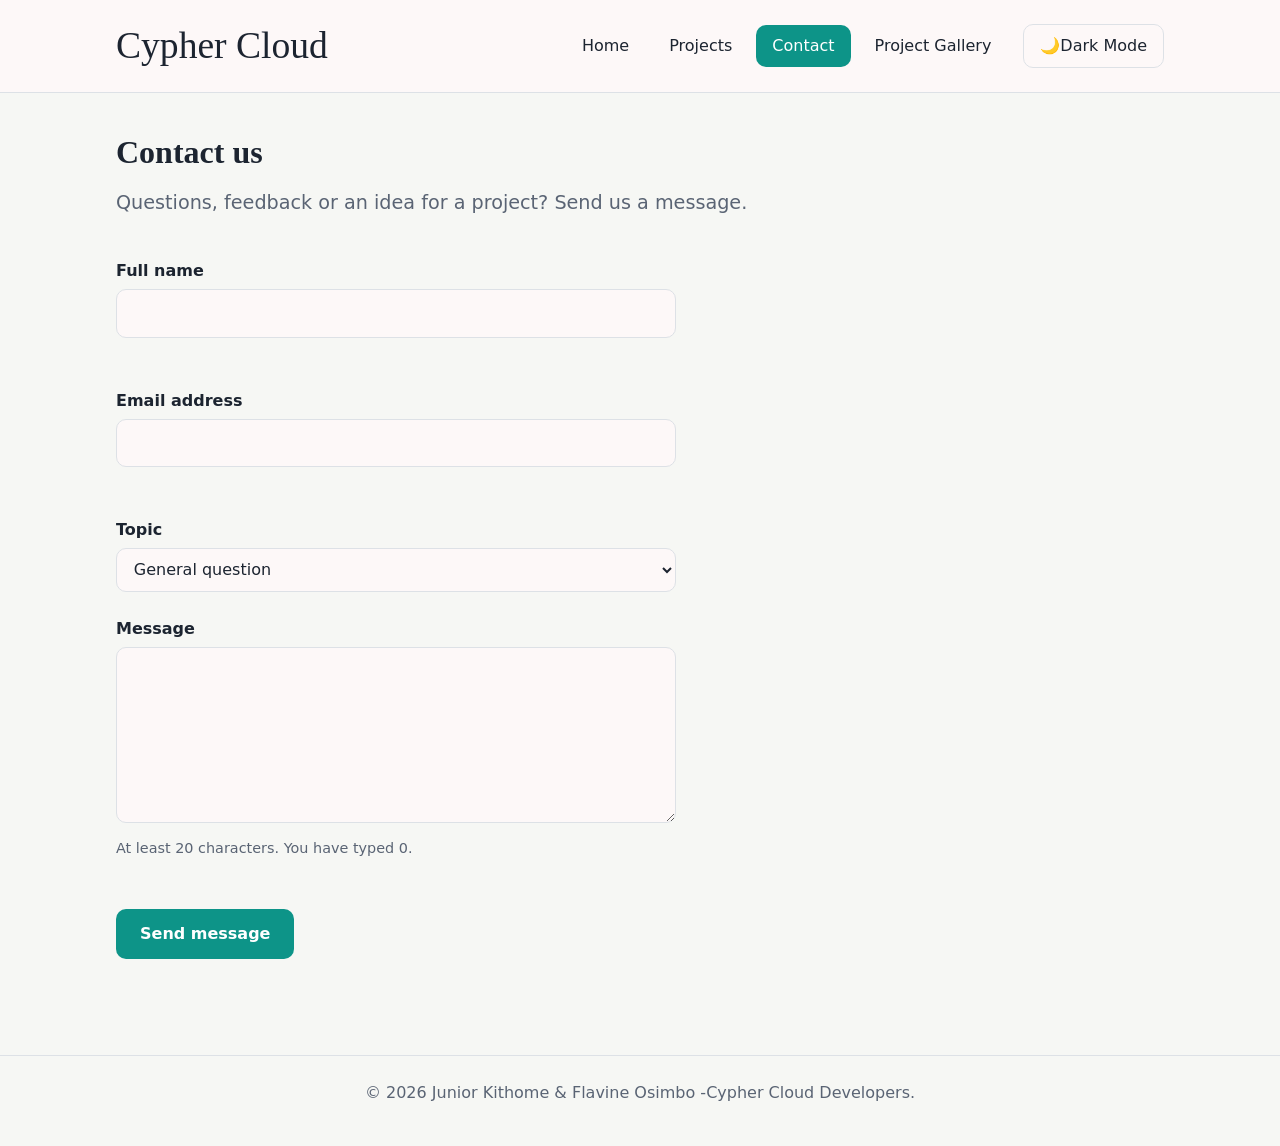
==== contact.html @ 115ab62b "Add all pages" ====
<!doctype html>
<html lang="en">
  <head>
    <meta charset="UTF-8" />
    <meta name="viewport" content="width=device-width, initial-scale=1.0" />
    <meta name="description" content="Send a message to Team Byte." />
    <title>Home | Cypher Cloud</title>
    <link rel="stylesheet" href="css/styles.css" />
    <script src="js/script.js" defer></script>
  </head>
  <body>
    <a class="skip-link" href="#main">Skip to main content</a>

    <header class="site-header">
      <div class="container header-inner">
        <a class="logo" href="index.html">Cypher Cloud</a>
        <button
          class="nav-toggle"
          type="button"
          aria-expanded="false"
          aria-controls="site-nav"
        >
          Menu
        </button>
        <nav id="site-nav" class="site-nav" aria-label="Main">
          <ul>
            <li><a href="index.html">Home</a></li>
            <li><a href="projects.html">Projects</a></li>
            <li><a href="contact.html" aria-current="page">Contact</a></li>
            <li><a href="gallery.html">Project Gallery</a></li>
          </ul>
        </nav>
        <button class="theme-toggle" type="button" aria-pressed="false">
          Dark mode
        </button>
      </div>
    </header>

    <main id="main" class="container">
      <header class="page-header">
        <h1>Contact us</h1>
        <p class="lead">
          Questions, feedback or an idea for a project? Send us a message.
        </p>
      </header>

      <form id="contact-form" class="contact-form" novalidate>
        <div class="field">
          <label for="name">Full name</label>
          <input
            type="text"
            id="name"
            name="name"
            autocomplete="name"
            required
            aria-describedby="name-error"
          />
          <p class="error" id="name-error"></p>
        </div>

        <div class="field">
          <label for="email">Email address</label>
          <input
            type="email"
            id="email"
            name="email"
            autocomplete="email"
            required
            aria-describedby="email-error"
          />
          <p class="error" id="email-error"></p>
        </div>

        <div class="field">
          <label for="topic">Topic</label>
          <select id="topic" name="topic">
            <option value="general">General question</option>
            <option value="collaboration">Collaboration</option>
            <option value="feedback">Feedback on our site</option>
          </select>
        </div>

        <div class="field">
          <label for="message">Message</label>
          <textarea
            id="message"
            name="message"
            rows="6"
            required
            minlength="20"
            aria-describedby="message-hint message-error"
          ></textarea>
          <p class="hint" id="message-hint">
            At least 20 characters. You have typed
            <span id="char-count">0</span>.
          </p>
          <p class="error" id="message-error"></p>
        </div>

        <button class="button" type="submit">Send message</button>
        <p id="form-status" class="form-status" role="status"></p>
      </form>
    </main>

    <footer class="site-footer">
      <div class="container">
        <p>
          © <span id="year">2026</span> Junior Kithome & Flavine Osimbo -Cypher
          Cloud Developers.
        </p>
      </div>
    </footer>
  </body>
</html>
---- css/styles.css ----
/* =====================================================
   Team website stylesheet (CSC 216, Lab 2)
   One file styles every page on the site.
   ===================================================== */

/* ---------- 1. Design tokens ---------- */
:root {
  --color-bg: #f6f7f4;
  --color-surface: #fdf8f8fa;
  --color-text: #1c2430;
  --color-muted: #5a6474;
  --color-primary: #0d9488;
  --color-primary-dark: #0f766e;
  --color-on-primary: #ffffff;
  --color-border: #dde1e6;
  --color-error: #b3261e;
  --color-success: #1e7b3a;

  --font-body: system-ui, -apple-system, "Segoe UI", Roboto, Arial, sans-serif;
  --font-heading: Georgia, "Times New Roman", serif;

  --space-1: 0.5rem;
  --space-2: 1rem;
  --space-3: 1.5rem;
  --space-4: 2.5rem;
  --space-5: 4rem;

  --radius: 10px;
  --max-width: 1080px;
}

body.dark {
  --color-bg: #11161d;
  --color-surface: #374251;
  --color-text: #e7ebf0;
  --color-muted: #a2abb9;
  --color-primary: #5eead4;
  --color-primary-dark: #2dd4bf;
  --color-on-primary: #0b1f1f;
  --color-border: #2b3340;
  --color-error: #ff8a80;
  --color-success: #7ddc97;
  color-scheme: dark;
}
/* ---------- 2. Base and reset ---------- */
*,
*::before,
*::after {
  box-sizing: border-box;
}

body {
  margin: 0;
  font-family: var(--font-body);
  font-size: 1rem;
  line-height: 1.6;
  color: var(--color-text);
  background-color: var(--color-bg);
  transition:
    background-color 0.3s ease,
    color 0.3s ease;
}

h1,
h2,
h3 {
  font-family: var(--font-heading);
  line-height: 1.2;
  margin: 0 0 var(--space-2);
}

p {
  margin: 0 0 var(--space-2);
}

a {
  color: var(--color-primary);
}

a:hover {
  color: var(--color-primary-dark);
}

img {
  max-width: 100%;
  display: block;
}

:focus-visible {
  outline: 3px solid var(--color-primary);
  outline-offset: 3px;
}
/* ---------- 3. Layout helpers ---------- */
.container {
  width: 100%;
  max-width: var(--max-width);
  margin-inline: auto;
  padding-inline: var(--space-2);
}

.section {
  padding-block: var(--space-4);
}

.skip-link {
  position: absolute;
  top: -4rem;
  left: var(--space-2);
  z-index: 100;
  padding: var(--space-1) var(--space-2);
  border-radius: var(--radius);
  background-color: var(--color-primary);
  color: var(--color-on-primary);
}

.skip-link:focus {
  top: var(--space-2);
}

/* ---------- 4. Header and navigation ---------- */
.site-header {
  position: sticky;
  top: 0;
  z-index: 10;
  background-color: var(--color-surface);
  border-bottom: 1px solid var(--color-border);
}

.header-inner {
  display: flex;
  flex-wrap: wrap;
  align-items: center;
  gap: var(--space-2);
  padding-block: var(--space-2);
}

.logo {
  margin-right: auto;
  font-family: var(--font-heading);
  font-size: 2.35rem;
  font-weight: 1700;
  color: var(--color-text);
  text-decoration: none;
}

.site-nav ul {
  display: flex;
  gap: var(--space-1);
  margin: 0;
  padding: 0;
  list-style: none;
}

.site-nav a {
  display: block;
  padding: var(--space-1) var(--space-2);
  border-radius: var(--radius);
  color: var(--color-text);
  font-weight: 500;
  text-decoration: none;
}

.site-nav a:hover {
  background-color: var(--color-bg);
}

.site-nav a[aria-current="page"] {
  background-color: var(--color-primary);
  color: var(--color-on-primary);
}

.nav-toggle,
.theme-toggle {
  padding: var(--space-1) var(--space-2);
  border: 1px solid var(--color-border);
  border-radius: var(--radius);
  background-color: transparent;
  color: var(--color-text);
  font: inherit;
  cursor: pointer;
}

.theme-toggle[aria-pressed="true"] {
  border-color: var(--color-primary);
  color: var(--color-primary);
}

.nav-toggle {
  display: none;
}

/* ---------- 5. Buttons and hero ---------- */
.button {
  display: inline-block;
  padding: 0.75rem 1.5rem;
  border: none;
  border-radius: var(--radius);
  background-color: var(--color-primary);
  color: var(--color-on-primary);
  font: inherit;
  font-weight: 600;
  text-decoration: none;
  cursor: pointer;
  transition:
    background-color 0.2s ease,
    transform 0.2s ease;
}

.button:hover {
  background-color: var(--color-primary-dark);
  color: var(--color-on-primary);
  transform: translateY(-2px);
}

.hero {
  padding-block: var(--space-5);
  background: linear-gradient(135deg, var(--color-surface), var(--color-bg));
  border-bottom: 1px solid var(--color-border);
}

.hero {
  display: flex;
  align-items: center;
  justify-content: space-between;
  gap: 20px;
  padding: 60px 40px;
}

.hero-image {
  flex: 1;
  display: flex;
  justify-content: center;
}

.planet-wrap {
  position: relative;
  width: 380px;
  height: 380px;
}

.planet-wrap img {
  width: 100%;
  height: 100%;
  object-fit: cover;
  border-radius: 50%;
  border: 3px solid #5eead4;
  box-shadow:
    0 0 25px rgba(94, 234, 212, 0.8),
    0 0 60px rgba(94, 234, 212, 0.5),
    0 0 120px rgba(94, 234, 212, 0.3);
  animation: float 4s ease-in-out infinite;
}

.planet-wrap::after {
  content: "";
  position: absolute;
  top: 50%;
  left: 50%;
  width: 460px;
  height: 130px;
  transform: translate(-50%, -50%) rotate(-18deg);
  border: 3px solid #5eead4;
  border-radius: 50%;
  box-shadow: 0 0 20px rgba(94, 234, 212, 0.7);
  pointer-events: none;
}

.planet-wrap::before {
  content: "";
  position: absolute;
  top: -15px;
  left: -15px;
  right: -15px;
  bottom: -15px;
  border-radius: 50%;
  border: 1px solid rgba(94, 234, 212, 0.3);
  pointer-events: none;
}

@keyframes float {
  0% {
    transform: translateY(0);
  }
  50% {
    transform: translateY(-12px);
  }
  100% {
    transform: translateY(0);
  }
}

@media (max-width: 768px) {
  .planet-wrap {
    width: 260px;
    height: 260px;
  }

  .planet-wrap::after {
    width: 320px;
    height: 90px;
  }
}

.on-us {
  list-style: none;
}

#learning-heading:hover {
  border-bottom: #4fc1c1;
}

.hero h1 {
  max-width: 18ch;
  font-size: clamp(2rem, 5vw, 3.25rem);
}

.eyebrow {
  margin-bottom: var(--space-1);
  color: var(--color-primary);
  font-size: 0.8rem;
  font-weight: 700;
  letter-spacing: 0.12em;
  text-transform: uppercase;
}

.lead {
  max-width: 55ch;
  margin-bottom: var(--space-3);
  color: var(--color-muted);
  font-size: 1.2rem;
}

.page-header {
  padding-block: var(--space-4) var(--space-2);
}

/* ---------- 6. Cards and grids ---------- */
.team-grid,
.project-grid {
  display: grid;
  grid-template-columns: repeat(auto-fit, minmax(260px, 1fr));
  gap: var(--space-3);
}

.card {
  padding: var(--space-3);
  border: 1px solid var(--color-border);
  border-radius: var(--radius);
  background-color: var(--color-surface);
}

.avatar {
  display: grid;
  place-items: center;
  width: 64px;
  height: 64px;
  margin-bottom: var(--space-2);
  border-radius: 50%;
  background-color: var(--color-primary);
  color: var(--color-on-primary);
  font-size: 1.25rem;
  font-weight: 700;
}

.role {
  color: var(--color-primary);
  font-weight: 600;
}

.skill-list {
  padding-left: 1.25rem;
}

.skill-list li {
  margin-bottom: var(--space-1);
}

/* ---------- 7. Projects page ---------- */
.filters {
  display: flex;
  flex-wrap: wrap;
  gap: var(--space-1);
  margin-bottom: var(--space-2);
}

.filter-btn {
  padding: 0.4rem 1rem;
  border: 1px solid var(--color-border);
  border-radius: 999px;
  background-color: var(--color-surface);
  color: var(--color-text);
  font: inherit;
  cursor: pointer;
}

.filter-btn[aria-pressed="true"] {
  border-color: var(--color-primary);
  background-color: var(--color-primary);
  color: var(--color-on-primary);
}

.project-count {
  color: var(--color-muted);
}

.tag {
  display: inline-block;
  margin-bottom: var(--space-1);
  color: var(--color-primary);
  font-size: 0.75rem;
  font-weight: 700;
  letter-spacing: 0.06em;
  text-transform: uppercase;
}

/* ---------- 8. Contact form ---------- */
.contact-form {
  max-width: 560px;
  padding-bottom: var(--space-4);
}

.field {
  margin-bottom: var(--space-3);
}

label {
  display: block;
  margin-bottom: 0.35rem;
  font-weight: 600;
}

input,
select,
textarea {
  width: 100%;
  padding: 0.65rem 0.8rem;
  border: 1px solid var(--color-border);
  border-radius: var(--radius);
  background-color: var(--color-surface);
  color: var(--color-text);
  font: inherit;
}

input:focus,
select:focus,
textarea:focus {
  border-color: var(--color-primary);
}

input[aria-invalid="true"],
textarea[aria-invalid="true"] {
  border-color: var(--color-error);
}

.hint,
.error {
  margin: 0.35rem 0 0;
  font-size: 0.9rem;
}

.hint {
  color: var(--color-muted);
}

.error {
  min-height: 1.4em;
  color: var(--color-error);
}

.form-status {
  margin-top: var(--space-2);
  color: var(--color-success);
  font-weight: 600;
}

/* ---------- 9. Footer ---------- */
.site-footer {
  margin-top: var(--space-4);
  padding-block: var(--space-3);
  border-top: 1px solid var(--color-border);
  color: var(--color-muted);
  text-align: center;
}

/* ---------- 10. Small screens ---------- */
@media (max-width: 700px) {
  .nav-toggle {
    display: inline-block;
  }

  .site-nav {
    display: none;
    order: 3;
    width: 100%;
  }

  .site-nav.open {
    display: block;
  }

  .site-nav ul {
    flex-direction: column;
  }

  .section {
    padding-block: var(--space-3);
  }
}

/* ---------- 11. Respect reduced-motion preferences ---------- */
@media (prefers-reduced-motion: reduce) {
  *,
  *::before,
  *::after {
    transition: none !important;
  }
}

/*========GALLERY PAGE ONLY =====*/
.gallery-header {
  text-align: center;
  margin-bottom: 30px;
  margin-top: 20px;
}

.gallery-header p {
  color: var(--color-muted);
  max-width: 600px;
  margin: 10px auto;
}

.gallery-grid {
  display: grid;
  grid-template-columns: repeat(3, 1fr);
  gap: 18px;
}

.gallery-item {
  background: var(--color-primary-dark);
  border: 1px solid var(--color-border);
  border-radius: 16px;
  overflow: hidden;
  box-shadow: var(--shadow);
  transition:
    transform 0.3s,
    box-shadow 0.3s;
  cursor: pointer;
}

.gallery-item:hover {
  transform: translateY(-6px) scale(1.02);
  box-shadow: 0 15px 30px rgba(13, 148, 136, 0.25);
}

.gallery-item img {
  width: 100%;
  height: 220px;
  object-fit: cover;
  display: block;
  transition: transform 0.4s;
}

.gallery-item:hover img {
  transform: scale(1.08);
}

.gallery-info {
  padding: 15px;
}

.gallery-info h3 {
  margin: 0 0 6px;
  font-size: 1.1rem;
}

.gallery-info p {
  color: var(--color-text);
  font-size: 0.9rem;
  margin: 3px;
}

.gallery-tag {
  display: inline-block;
  background: var(--color-primary-dark);
  color: var(--color-text);
  font-size: 0.75rem;
  font-weight: bold;
  padding: 4px 10px;
  border-radius: 20px;
  margin-top: 10px;
}

.gallery-item:first-child {
  grid-column: span 2;
  grid-row: span 2;
}

.gallery-item:first-child img {
  height: 70%;
  min-height: 200px;
}

.gallery-item:last-child {
  grid-column: span 2;
  grid-row: span 2;
}

.gallery-item:last-child img {
  height: 70%;
  min-height: 200px;
}

/*==============Mobile============*/
@media (max-width: 768px) {
  .gallery-grid {
    grid-template-columns: 1fr 1fr;
  }

  .gallery-item:first-child {
    grid-column: span 2;
    grid-row: auto;
  }

  .gallery-item:first-child img {
    min-height: 250px;
    height: 220px;
  }

  .gallery-item:last-child {
    grid-column: span 2;
    grid-row: auto;
  }

  .gallery-item:last-child img {
    min-height: 250px;
    height: 220px;
  }
}

@media (max-width: 480px) {
  .gallery-grid {
    grid-template-columns: 1fr;
  }

  .gallery-item:first-child {
    grid-column: span 1;
  }

  .gallery-item:last-child {
    grid-column: span 1;
  }
}
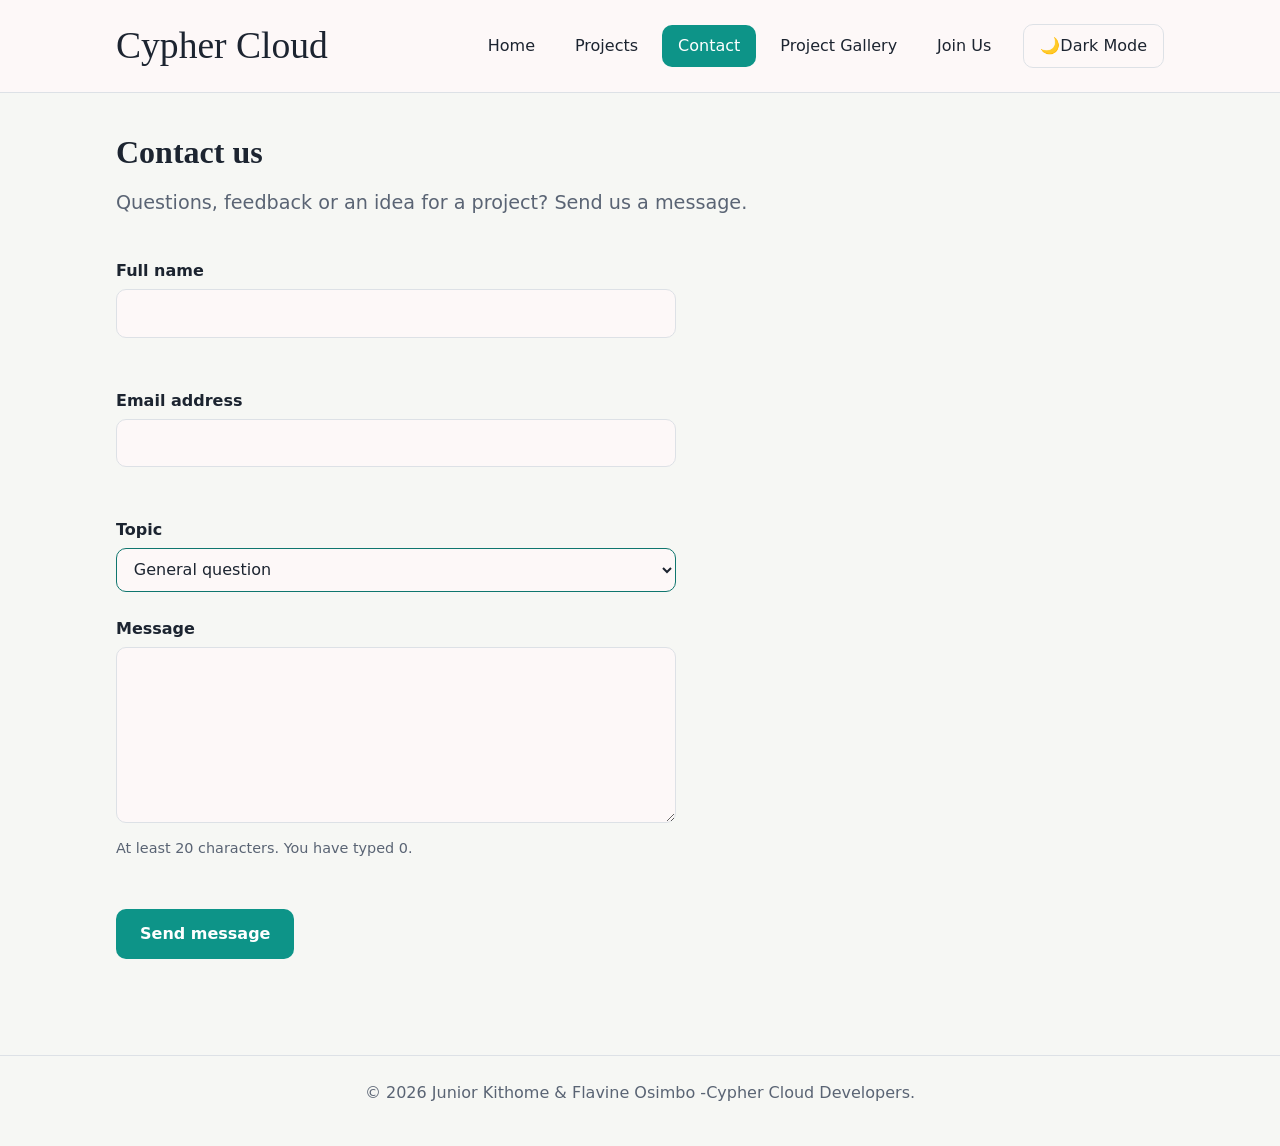
==== commit eb0970a6: "Add all new changes" ====
--- a/contact.html
+++ b/contact.html
@@ -28,6 +28,7 @@
             <li><a href="projects.html">Projects</a></li>
             <li><a href="contact.html" aria-current="page">Contact</a></li>
             <li><a href="gallery.html">Project Gallery</a></li>
+            <li><a href="join.html">Join Us</a></li>
           </ul>
         </nav>
         <button class="theme-toggle" type="button" aria-pressed="false">
--- a/css/styles.css
+++ b/css/styles.css
@@ -441,6 +441,10 @@
   font: inherit;
 }
 
+select {
+  border: 1px solid var(--color-primary-dark);
+}
+
 input:focus,
 select:focus,
 textarea:focus {
